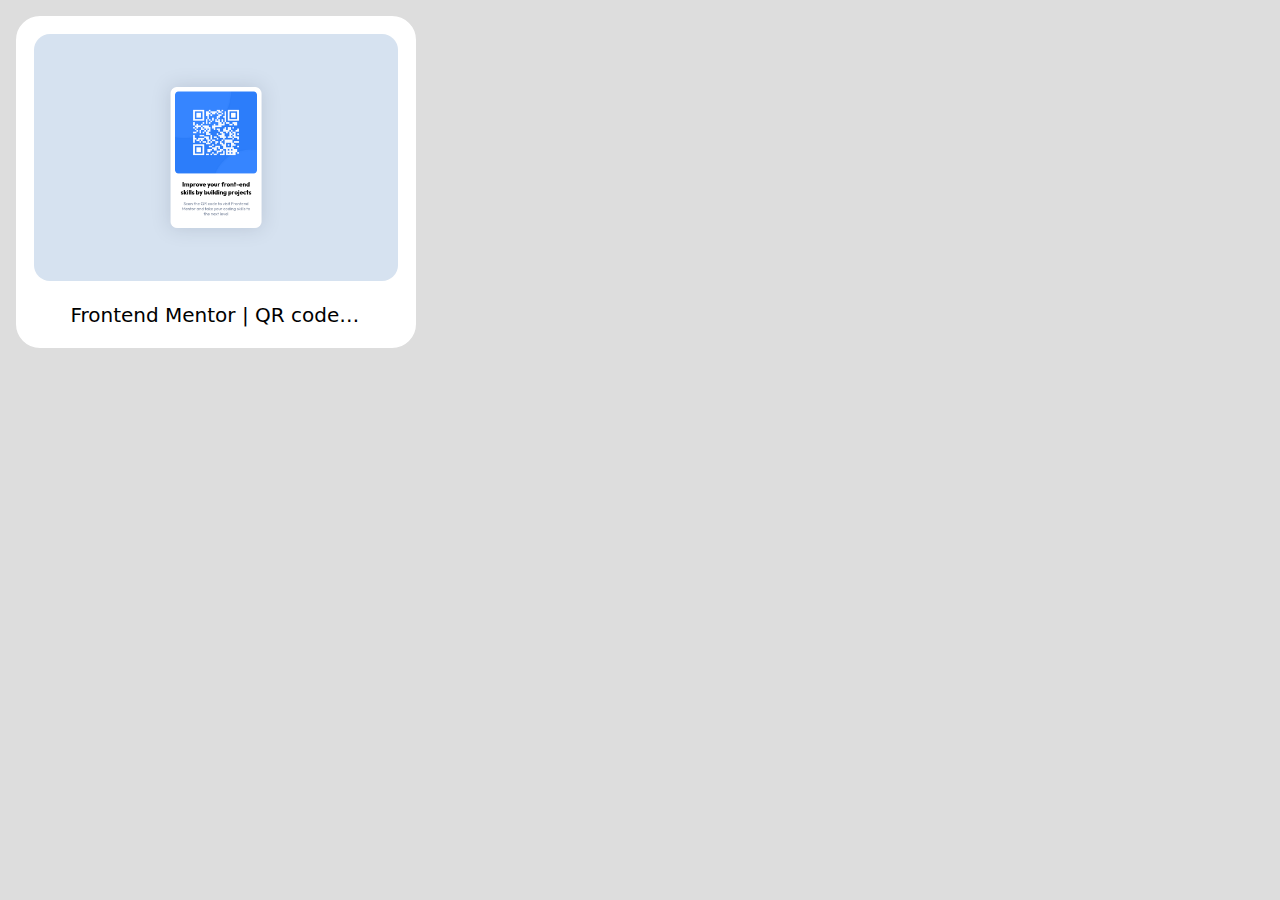
==== index.html @ 7be7a322 "Uploading" ====
<!DOCTYPE html>
<html dir="ltr" lang="en-US">
  <head>
    <meta charset="utf-8" />
    <meta name="description" content="Frontend Mentor Templates" />
    <meta name="keywords" content="Frontend Mentor, Templates" />
    <meta http-equiv="x-ua-compatible" content="ie=edge" />
    <meta name="viewport" content="width=device-width, initial-scale=1" />
    <meta name="color-scheme" content="light" />
    <meta name="author" content="Mostafa Selim" />
    <title>Frontend Mentor Templates</title>
    <style>
      * {
        box-sizing: border-box;
        margin: 0;
        padding: 0;
      }
      body {
        background-color: #ddd;
        color: black;
        font-family: system-ui, -apple-system, BlinkMacSystemFont, "Segoe UI",
          Roboto, Oxygen, Ubuntu, Cantarell, "Open Sans", "Helvetica Neue",
          sans-serif;
        min-height: 100vh;
      }
      main {
        display: grid;
        grid-template-columns: repeat(auto-fill, minmax(300px, 1fr));
        gap: 1.5rem;
        padding: 1rem;
      }
      .template-link {
        background-color: #fff;
        border: 2px solid #fff;
        border-radius: 1.5rem;
        color: inherit;
        text-align: center;
        text-decoration: none;
        padding: 1rem;
        line-height: 1.5;
        transition: all 200ms ease;
      }
      .template-link:hover {
        border-color: #77f;
      }
      .template-link img {
        max-width: 100%;
        margin-bottom: 0.75rem;
        border-radius: 1rem;
      }
      .template-link span {
        display: block;
        font-size: 1.25em;
        overflow: hidden;
        text-overflow: ellipsis;
        white-space: nowrap;
        width: 80%;
        margin: 0 auto;
      }
    </style>
  </head>
  <body>
    <main>
      <a
        href="./templates/qr-code-component"
        class="template-link"
        title="Frontend Mentor | QR code component"
      >
        <img
          src="./images/Screenshot 2024-03-11 at 21-07-02 Frontend Mentor QR code component.png"
          alt="Frontend Mentor | QR code component"
        />
        <span>Frontend Mentor | QR code component</span>
      </a>
    </main>
  </body>
</html>
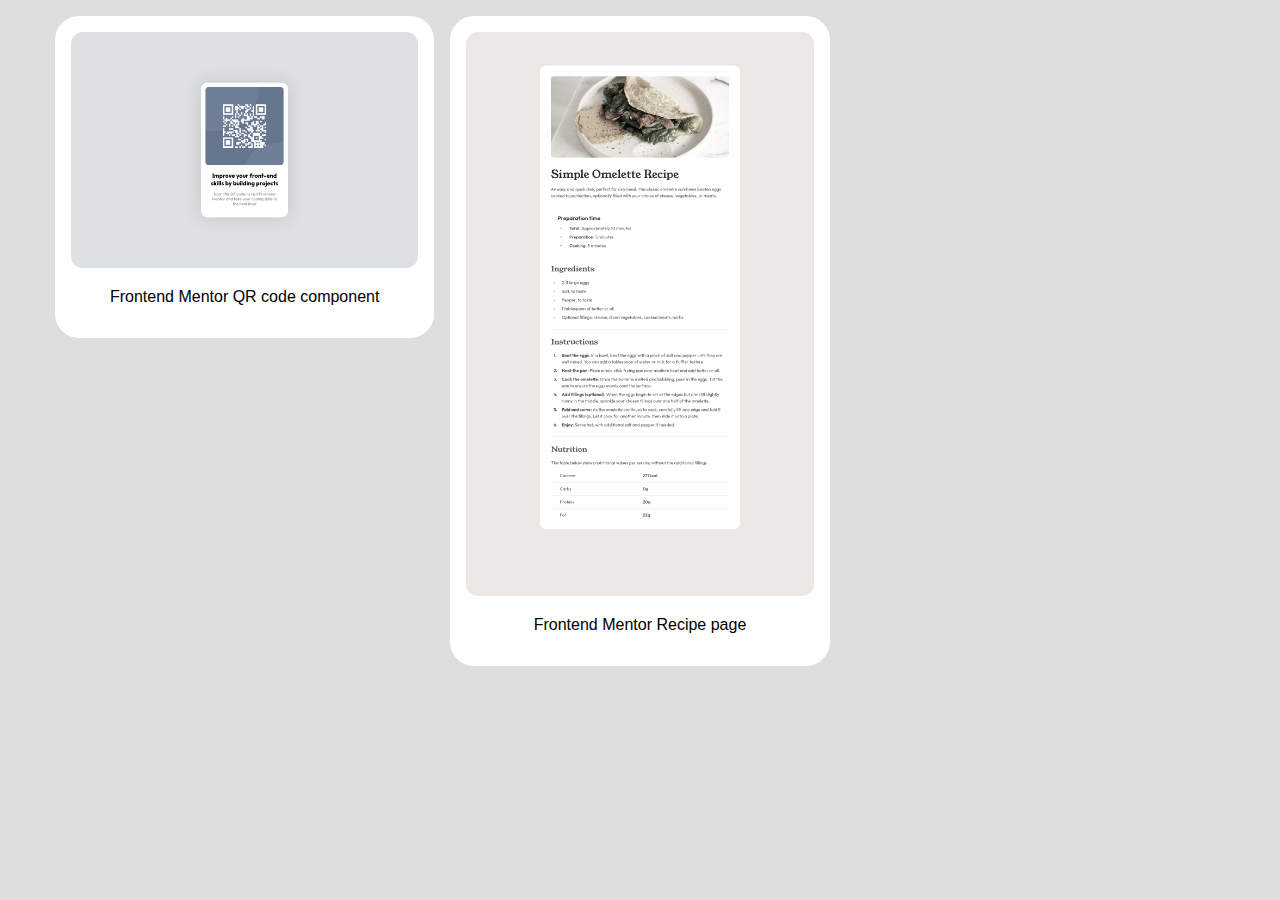
==== commit 0961fa3c: "Uploading" ====
--- a/index.html
+++ b/index.html
@@ -1,77 +1,131 @@
 <!DOCTYPE html>
-<html dir="ltr" lang="en-US">
+<html lang="en">
   <head>
-    <meta charset="utf-8" />
-    <meta name="description" content="Frontend Mentor Templates" />
-    <meta name="keywords" content="Frontend Mentor, Templates" />
-    <meta http-equiv="x-ua-compatible" content="ie=edge" />
-    <meta name="viewport" content="width=device-width, initial-scale=1" />
-    <meta name="color-scheme" content="light" />
-    <meta name="author" content="Mostafa Selim" />
-    <title>Frontend Mentor Templates</title>
+    <meta charset="UTF-8" />
+    <meta name="viewport" content="width=device-width, initial-scale=1.0" />
+    <title>Templates</title>
     <style>
       * {
+        background-color: transparent;
+        border-width: 0;
+        -webkit-box-sizing: border-box;
+        -moz-box-sizing: border-box;
         box-sizing: border-box;
+        font-family: inherit;
         margin: 0;
         padding: 0;
       }
       body {
-        background-color: #ddd;
-        color: black;
-        font-family: system-ui, -apple-system, BlinkMacSystemFont, "Segoe UI",
-          Roboto, Oxygen, Ubuntu, Cantarell, "Open Sans", "Helvetica Neue",
-          sans-serif;
-        min-height: 100vh;
+        background-color: hsl(0, 0%, 87%);
       }
       main {
-        display: grid;
-        grid-template-columns: repeat(auto-fill, minmax(300px, 1fr));
-        gap: 1.5rem;
+        font-family: Arial, Helvetica, sans-serif;
+        min-height: 100vh;
         padding: 1rem;
       }
-      .template-link {
-        background-color: #fff;
-        border: 2px solid #fff;
+      main #container {
+        position: relative;
+        max-width: 1170px;
+        margin: 0 auto;
+      }
+      main #container a {
+        background-color: white;
         border-radius: 1.5rem;
-        color: inherit;
+        color: black;
+        position: absolute;
         text-align: center;
         text-decoration: none;
         padding: 1rem;
-        line-height: 1.5;
+      }
+      main #container a img {
+        border-radius: 0.75rem;
+        max-width: 100%;
+        filter: grayscale(80%);
         transition: all 200ms ease;
       }
-      .template-link:hover {
-        border-color: #77f;
+      main #container a:hover img {
+        filter: grayscale(0);
       }
-      .template-link img {
-        max-width: 100%;
-        margin-bottom: 0.75rem;
-        border-radius: 1rem;
-      }
-      .template-link span {
+      main #container a span {
         display: block;
-        font-size: 1.25em;
-        overflow: hidden;
-        text-overflow: ellipsis;
-        white-space: nowrap;
         width: 80%;
-        margin: 0 auto;
+        margin: 1rem auto;
       }
     </style>
   </head>
   <body>
     <main>
-      <a
-        href="./templates/qr-code-component"
-        class="template-link"
-        title="Frontend Mentor | QR code component"
-      >
-        <img
-          src="./images/Screenshot 2024-03-11 at 21-07-02 Frontend Mentor QR code component.png"
-          alt="Frontend Mentor | QR code component"
-        />
-        <span>Frontend Mentor | QR code component</span>
-      </a>
+      <div id="container"></div>
     </main>
+    <script>
+      const container = document.getElementById("container");
+      const Templates = [
+        {
+          link: "./templates/qr-code-component",
+          title: "Frontend Mentor QR code component",
+          img: "./images/Screenshot 2024-03-11 at 21-07-02 Frontend Mentor QR code component.png",
+        },
+        {
+          link: "./templates/recipe-page",
+          title: "Frontend Mentor Recipe page",
+          img: "./images/Screenshot 2024-03-12 at 13-17-32 Frontend Mentor Recipe page.png",
+        },
+      ];
+      function draw() {
+        container.innerHTML = "";
+        let left = 0;
+        let colNum;
+        for (let i = 0; i < Templates.length; i++) {
+          const link = document.createElement("a");
+          const img = document.createElement("img");
+          const span = document.createElement("span");
+          link.href = Templates[i].link;
+          link.title = Templates[i].title;
+          img.src = Templates[i].img;
+          img.alt = Templates[i].title;
+          span.innerHTML = Templates[i].title;
+          link.appendChild(img);
+          link.appendChild(span);
+          container.appendChild(link);
+
+          let linkWidth;
+          if (matchMedia("(min-width: 992px)").matches) {
+            colNum = 2;
+          } else if (matchMedia("(min-width: 768px)").matches) {
+            colNum = 1;
+          } else {
+            colNum = 0;
+          }
+          linkWidth = (container.clientWidth - 16 * colNum) / ++colNum;
+          link.className = `link_${i} col_${Math.round(left / linkWidth) + 1}`;
+
+          link.style.width = `${linkWidth}px`;
+          link.style.left = `${left}px`;
+          left += linkWidth + 16;
+
+          if (left >= container.clientWidth) {
+            left = 0;
+          }
+
+          if (document.querySelector(`.link_${i - colNum}`)) {
+            const previousLink = document.querySelector(`.link_${i - colNum}`);
+            link.style.top = `${
+              previousLink.clientHeight + previousLink.offsetTop + 16
+            }px`;
+          } else {
+            link.style.top = 0;
+          }
+        }
+        let containerHeight = [0, 0, 0];
+        for (let i = 1; i <= colNum; i++) {
+          document.querySelectorAll(`.col_${i}`).forEach((el) => {
+            containerHeight[i - 1] += el.clientHeight + 16;
+          });
+        }
+        container.style.height = `${Math.max(...containerHeight)}px`;
+      }
+      draw();
+      window.addEventListener("resize", draw);
+    </script>
   </body>
 </html>
